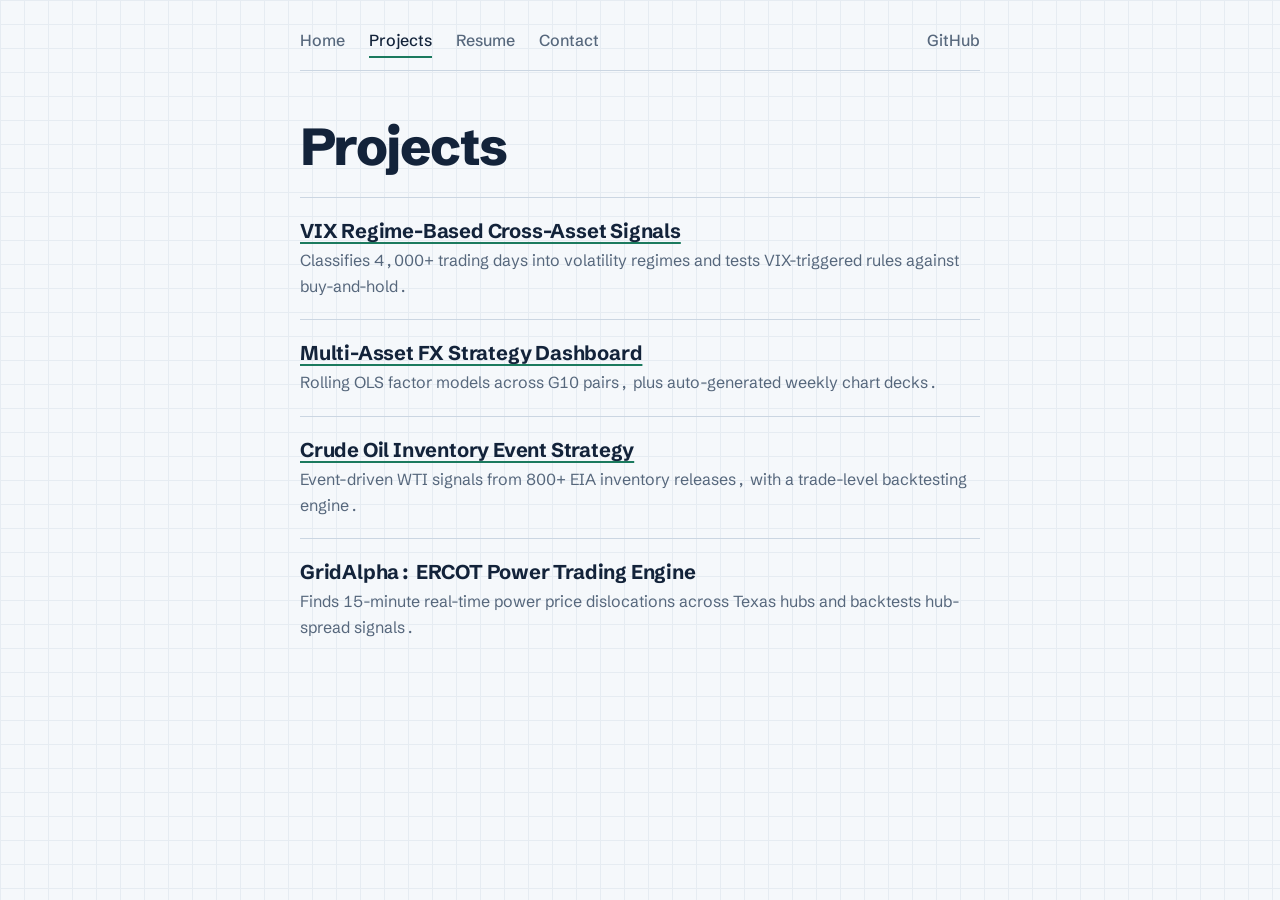
==== index.html @ 2a664deb "Add files via upload" ====
<!DOCTYPE html>
<html lang="en">
<head>
  <meta charset="UTF-8">
  <meta name="viewport" content="width=device-width, initial-scale=1.0">
  <title>Projects | Raunak</title>
  <link rel="preconnect" href="https://fonts.googleapis.com">
  <link rel="preconnect" href="https://fonts.gstatic.com" crossorigin>
  <link href="https://fonts.googleapis.com/css2?family=Schibsted+Grotesk:wght@400;500;700;800&display=swap" rel="stylesheet">
  <link rel="stylesheet" href="../style.css">
</head>
<body>
  <nav>
    <a href="../">Home</a>
    <a href="../projects/" aria-current="page">Projects</a>
    <a href="../resume/">Resume</a>
    <a href="../contact/">Contact</a>
    <a href="https://github.com/Raunakss10" target="_blank">GitHub</a>
  </nav>
  <main>
    <h1>Projects</h1>
    <div class="projects">
      <article>
        <h2><a href="https://github.com/Raunakss10/vix-regime-analysis" target="_blank">VIX Regime-Based Cross-Asset Signals</a></h2>
        <p>Classifies 4,000+ trading days into volatility regimes and tests VIX-triggered rules against buy-and-hold.</p>
      </article>
      <article>
        <h2><a href="https://github.com/Raunakss10/Multi-Asset-FX-Sensitivity-Strategy-Dashboard" target="_blank">Multi-Asset FX Strategy Dashboard</a></h2>
        <p>Rolling OLS factor models across G10 pairs, plus auto-generated weekly chart decks.</p>
      </article>
      <article>
        <h2><a href="https://github.com/Raunakss10/Crude-Oil-Inventory-Event-Strategy" target="_blank">Crude Oil Inventory Event Strategy</a></h2>
        <p>Event-driven WTI signals from 800+ EIA inventory releases, with a trade-level backtesting engine.</p>
      </article>
      <article>
        <h2>GridAlpha: ERCOT Power Trading Engine</h2>
        <p>Finds 15-minute real-time power price dislocations across Texas hubs and backtests hub-spread signals.</p>
      </article>
    </div>
  </main>
</body>
</html>
---- style.css ----
:root {
  --paper: #F5F8FB;
  --grid: #E6ECF2;
  --ink: #13233A;
  --muted: #56677C;
  --accent: #1B7A5E;
  --line: #CBD6E2;
  --field: #FFFFFF;
  color-scheme: light dark;
}

@media (prefers-color-scheme: dark) {
  :root {
    --paper: #0F1826;
    --grid: #162236;
    --ink: #E6EDF5;
    --muted: #97A7BB;
    --accent: #4CC79B;
    --line: #2B3B53;
    --field: #142034;
  }
}

/* Chart-paper background */
html {
  background-color: var(--paper);
  background-image:
    linear-gradient(var(--grid) 1px, transparent 1px),
    linear-gradient(90deg, var(--grid) 1px, transparent 1px);
  background-size: 24px 24px;
}

body {
  font: 100%/1.6 "Schibsted Grotesk", system-ui, sans-serif;
  font-variant-numeric: tabular-nums;
  color: var(--ink);
  max-width: 68ch;
  margin: 0 auto;
  padding: 1.5rem 1.25rem 5rem;
}

img {
  max-width: 100%;
  height: auto;
}

a {
  color: inherit;
  text-decoration-color: var(--accent);
  text-underline-offset: 0.2em;
}

a:focus-visible,
input:focus-visible,
textarea:focus-visible,
button:focus-visible {
  outline: 2px solid var(--accent);
  outline-offset: 2px;
}

/* Nav */
nav {
  display: flex;
  flex-wrap: wrap;
  gap: 0.25rem 1.5rem;
  padding-bottom: 0.75rem;
  margin-bottom: 3rem;
  border-bottom: 1px solid var(--line);
}

nav a {
  text-decoration: none;
  color: var(--muted);
  font-weight: 500;
  padding: 0.25rem 0;
}

nav a:hover {
  color: var(--ink);
}

nav a[aria-current="page"] {
  color: var(--ink);
  box-shadow: inset 0 -2px var(--accent);
}

nav a:last-child {
  margin-left: auto;
}

/* Headings */
h1 {
  font-size: clamp(2.25rem, 7vw, 3.25rem);
  font-weight: 800;
  line-height: 1.05;
  letter-spacing: -0.03em;
  margin: 0 0 1.5rem;
}

h2 {
  font-size: 1.25rem;
  line-height: 1.3;
  letter-spacing: -0.01em;
}

h3 {
  font-size: 1.05rem;
  line-height: 1.35;
  margin: 0;
}

/* Home */
.hero h1 {
  font-size: clamp(3.5rem, 16vw, 7rem);
  letter-spacing: -0.05em;
  margin: 0;
}

.spark {
  display: block;
  width: 100%;
  height: 3.5rem;
  margin: 0.5rem 0 1.25rem;
}

.spark polyline {
  fill: none;
  stroke: var(--accent);
  stroke-width: 2;
  stroke-linejoin: round;
  stroke-linecap: round;
  stroke-dasharray: 1;
  stroke-dashoffset: 1;
  animation: draw 1.6s ease-out 0.2s forwards;
}

@keyframes draw {
  to { stroke-dashoffset: 0; }
}

.tagline {
  font-size: 1.25rem;
  color: var(--muted);
  margin: 0 0 2.5rem;
}

.intro {
  display: flex;
  gap: 1.5rem;
  align-items: flex-start;
}

.intro img {
  flex: none;
  width: 9rem;
  aspect-ratio: 1;
  object-fit: cover;
  border-radius: 50%;
  border: 3px solid var(--field);
  outline: 1px solid var(--line);
}

.intro p {
  margin: 0;
}

/* Projects */
.projects article {
  padding: 1.25rem 0;
  border-top: 1px solid var(--line);
}

.projects h2 {
  margin: 0 0 0.25rem;
}

.projects p {
  margin: 0;
  color: var(--muted);
}

/* Resume */
section {
  margin-top: 2.5rem;
}

section > h2 {
  color: var(--accent);
  font-size: 1rem;
  font-weight: 700;
  padding-top: 0.75rem;
  border-top: 2px solid var(--ink);
  margin: 0 0 1rem;
}

section article {
  margin-bottom: 1.5rem;
}

article header {
  display: flex;
  flex-wrap: wrap;
  justify-content: space-between;
  align-items: baseline;
  gap: 0 1rem;
  margin-bottom: 0.4rem;
}

article header p {
  margin: 0;
  color: var(--muted);
  font-size: 0.9rem;
  white-space: nowrap;
}

section article > p {
  margin: 0.25rem 0;
}

section article > h3 + p {
  margin-top: 0.25rem;
}

section ul {
  margin: 0.25rem 0 0;
  padding-left: 1.1rem;
}

li::marker {
  color: var(--accent);
}

/* Contact form */
.lede {
  color: var(--muted);
  margin-bottom: 2rem;
}

form {
  display: grid;
  grid-template-columns: auto 1fr;
  gap: 1rem;
}

label {
  display: grid;
  grid-template-columns: subgrid;
  grid-column: 1 / -1;
  align-items: baseline;
  font-weight: 500;
}

input,
textarea,
button {
  font: inherit;
}

input,
textarea {
  color: var(--ink);
  background: var(--field);
  border: 1px solid var(--line);
  border-radius: 6px;
  padding: 0.55rem 0.75rem;
}

textarea {
  min-height: 10rem;
  resize: vertical;
}

button {
  grid-column: 2;
  justify-self: start;
  background: var(--accent);
  color: var(--paper);
  font-weight: 700;
  border: none;
  border-radius: 6px;
  padding: 0.65rem 1.4rem;
  cursor: pointer;
}

button:hover {
  filter: brightness(1.1);
}

/* Small screens */
@media (max-width: 34rem) {
  nav a:last-child {
    margin-left: 0;
  }

  .intro {
    flex-direction: column;
  }

  form {
    grid-template-columns: 1fr;
  }

  label {
    gap: 0.35rem;
  }

  button {
    grid-column: 1;
  }
}

@media (prefers-reduced-motion: reduce) {
  .spark polyline {
    animation: none;
    stroke-dashoffset: 0;
  }
}
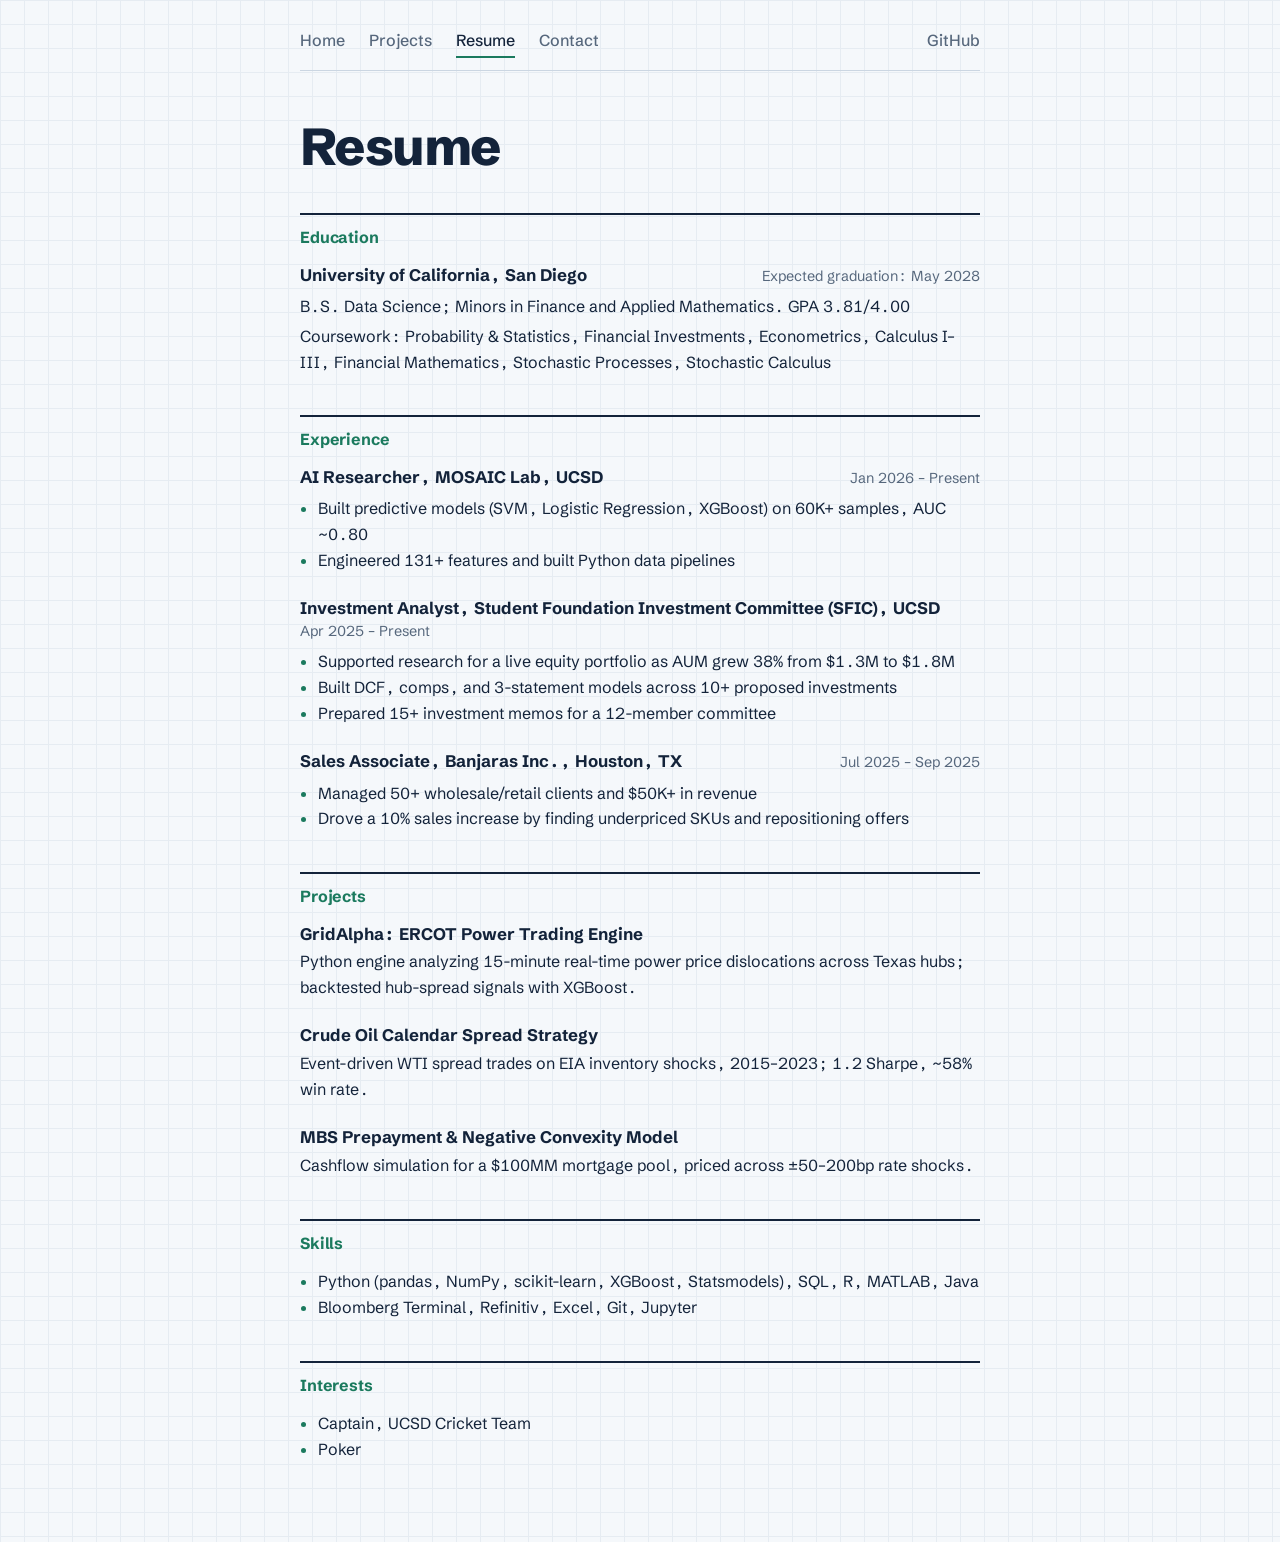
==== commit 24a8d837: "Add files via upload" ====
--- a/index.html
+++ b/index.html
@@ -3,7 +3,7 @@
 <head>
   <meta charset="UTF-8">
   <meta name="viewport" content="width=device-width, initial-scale=1.0">
-  <title>Projects | Raunak</title>
+  <title>Resume | Raunak</title>
   <link rel="preconnect" href="https://fonts.googleapis.com">
   <link rel="preconnect" href="https://fonts.gstatic.com" crossorigin>
   <link href="https://fonts.googleapis.com/css2?family=Schibsted+Grotesk:wght@400;500;700;800&display=swap" rel="stylesheet">
@@ -12,31 +12,92 @@
 <body>
   <nav>
     <a href="../">Home</a>
-    <a href="../projects/" aria-current="page">Projects</a>
-    <a href="../resume/">Resume</a>
+    <a href="../projects/">Projects</a>
+    <a href="../resume/" aria-current="page">Resume</a>
     <a href="../contact/">Contact</a>
     <a href="https://github.com/Raunakss10" target="_blank">GitHub</a>
   </nav>
   <main>
-    <h1>Projects</h1>
-    <div class="projects">
+    <h1>Resume</h1>
+
+    <section>
+      <h2>Education</h2>
       <article>
-        <h2><a href="https://github.com/Raunakss10/vix-regime-analysis" target="_blank">VIX Regime-Based Cross-Asset Signals</a></h2>
-        <p>Classifies 4,000+ trading days into volatility regimes and tests VIX-triggered rules against buy-and-hold.</p>
+        <header>
+          <h3>University of California, San Diego</h3>
+          <p>Expected graduation: <time datetime="2028-05">May 2028</time></p>
+        </header>
+        <p>B.S. Data Science; Minors in Finance and Applied Mathematics. GPA 3.81/4.00</p>
+        <p>Coursework: Probability &amp; Statistics, Financial Investments, Econometrics, Calculus I–III, Financial Mathematics, Stochastic Processes, Stochastic Calculus</p>
+      </article>
+    </section>
+
+    <section>
+      <h2>Experience</h2>
+      <article>
+        <header>
+          <h3>AI Researcher, MOSAIC Lab, UCSD</h3>
+          <p><time datetime="2026-01">Jan 2026</time> – Present</p>
+        </header>
+        <ul>
+          <li>Built predictive models (SVM, Logistic Regression, XGBoost) on 60K+ samples, AUC ~0.80</li>
+          <li>Engineered 131+ features and built Python data pipelines</li>
+        </ul>
       </article>
       <article>
-        <h2><a href="https://github.com/Raunakss10/Multi-Asset-FX-Sensitivity-Strategy-Dashboard" target="_blank">Multi-Asset FX Strategy Dashboard</a></h2>
-        <p>Rolling OLS factor models across G10 pairs, plus auto-generated weekly chart decks.</p>
+        <header>
+          <h3>Investment Analyst, Student Foundation Investment Committee (SFIC), UCSD</h3>
+          <p><time datetime="2025-04">Apr 2025</time> – Present</p>
+        </header>
+        <ul>
+          <li>Supported research for a live equity portfolio as AUM grew 38% from $1.3M to $1.8M</li>
+          <li>Built DCF, comps, and 3-statement models across 10+ proposed investments</li>
+          <li>Prepared 15+ investment memos for a 12-member committee</li>
+        </ul>
       </article>
       <article>
-        <h2><a href="https://github.com/Raunakss10/Crude-Oil-Inventory-Event-Strategy" target="_blank">Crude Oil Inventory Event Strategy</a></h2>
-        <p>Event-driven WTI signals from 800+ EIA inventory releases, with a trade-level backtesting engine.</p>
+        <header>
+          <h3>Sales Associate, Banjaras Inc., Houston, TX</h3>
+          <p><time datetime="2025-07">Jul 2025</time> – <time datetime="2025-09">Sep 2025</time></p>
+        </header>
+        <ul>
+          <li>Managed 50+ wholesale/retail clients and $50K+ in revenue</li>
+          <li>Drove a 10% sales increase by finding underpriced SKUs and repositioning offers</li>
+        </ul>
+      </article>
+    </section>
+
+    <section>
+      <h2>Projects</h2>
+      <article>
+        <h3>GridAlpha: ERCOT Power Trading Engine</h3>
+        <p>Python engine analyzing 15-minute real-time power price dislocations across Texas hubs; backtested hub-spread signals with XGBoost.</p>
       </article>
       <article>
-        <h2>GridAlpha: ERCOT Power Trading Engine</h2>
-        <p>Finds 15-minute real-time power price dislocations across Texas hubs and backtests hub-spread signals.</p>
+        <h3>Crude Oil Calendar Spread Strategy</h3>
+        <p>Event-driven WTI spread trades on EIA inventory shocks, 2015–2023; 1.2 Sharpe, ~58% win rate.</p>
       </article>
-    </div>
+      <article>
+        <h3>MBS Prepayment &amp; Negative Convexity Model</h3>
+        <p>Cashflow simulation for a $100MM mortgage pool, priced across ±50–200bp rate shocks.</p>
+      </article>
+    </section>
+
+    <section>
+      <h2>Skills</h2>
+      <ul>
+        <li>Python (pandas, NumPy, scikit-learn, XGBoost, Statsmodels), SQL, R, MATLAB, Java</li>
+        <li>Bloomberg Terminal, Refinitiv, Excel, Git, Jupyter</li>
+      </ul>
+    </section>
+
+    <section>
+      <h2>Interests</h2>
+      <ul>
+        <li>Captain, UCSD Cricket Team</li>
+        <li>Poker</li>
+      </ul>
+    </section>
   </main>
 </body>
 </html>
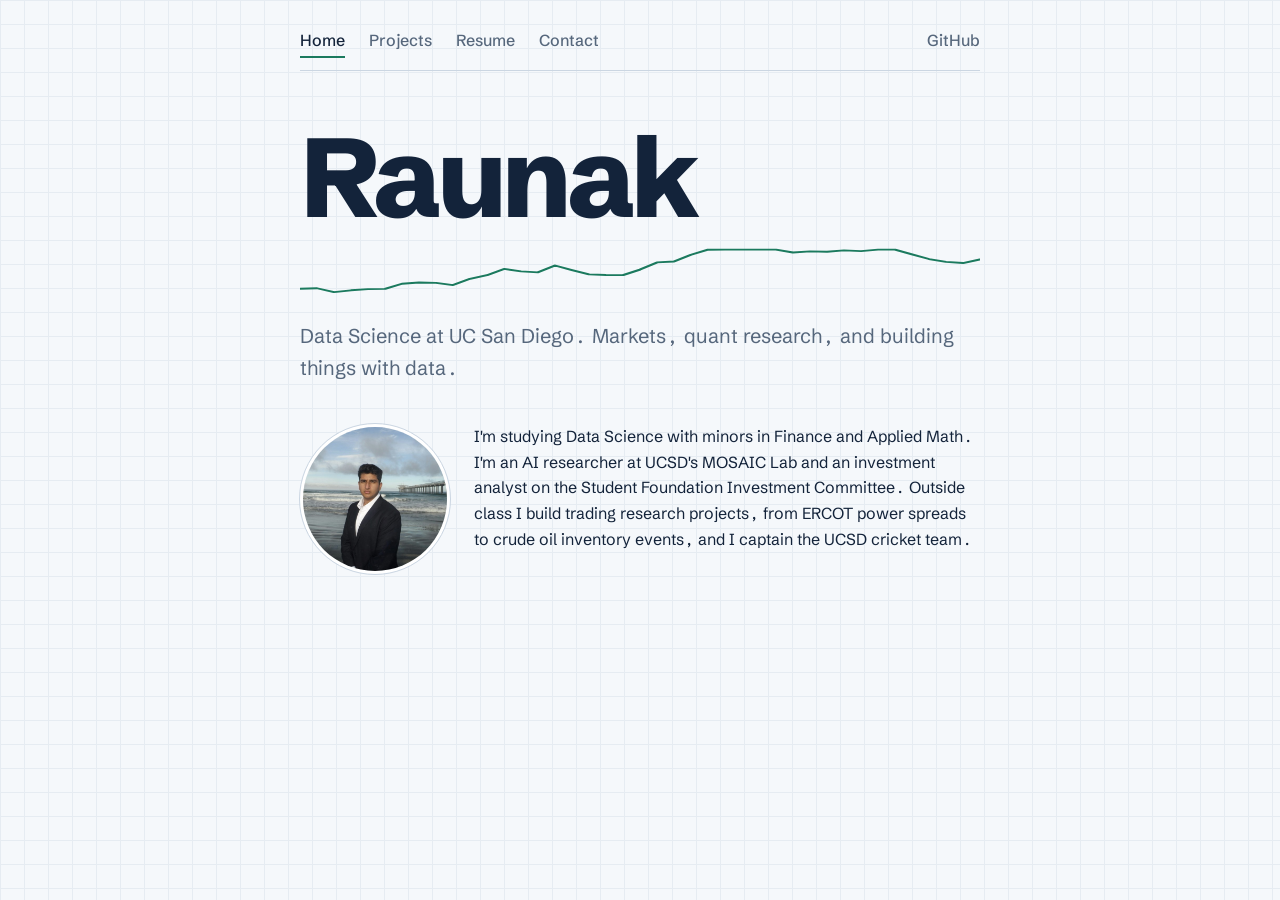
==== commit e5639947: "Add files via upload" ====
--- a/index.html
+++ b/index.html
@@ -3,101 +3,32 @@
 <head>
   <meta charset="UTF-8">
   <meta name="viewport" content="width=device-width, initial-scale=1.0">
-  <title>Resume | Raunak</title>
+  <title>Raunak: Personal site and portfolio</title>
   <link rel="preconnect" href="https://fonts.googleapis.com">
   <link rel="preconnect" href="https://fonts.gstatic.com" crossorigin>
   <link href="https://fonts.googleapis.com/css2?family=Schibsted+Grotesk:wght@400;500;700;800&display=swap" rel="stylesheet">
-  <link rel="stylesheet" href="../style.css">
+  <link rel="stylesheet" href="style.css">
 </head>
 <body>
   <nav>
-    <a href="../">Home</a>
-    <a href="../projects/">Projects</a>
-    <a href="../resume/" aria-current="page">Resume</a>
-    <a href="../contact/">Contact</a>
+    <a href="index.html" aria-current="page">Home</a>
+    <a href="projects.html">Projects</a>
+    <a href="resume.html">Resume</a>
+    <a href="contact.html">Contact</a>
     <a href="https://github.com/Raunakss10" target="_blank">GitHub</a>
   </nav>
   <main>
-    <h1>Resume</h1>
-
-    <section>
-      <h2>Education</h2>
-      <article>
-        <header>
-          <h3>University of California, San Diego</h3>
-          <p>Expected graduation: <time datetime="2028-05">May 2028</time></p>
-        </header>
-        <p>B.S. Data Science; Minors in Finance and Applied Mathematics. GPA 3.81/4.00</p>
-        <p>Coursework: Probability &amp; Statistics, Financial Investments, Econometrics, Calculus I–III, Financial Mathematics, Stochastic Processes, Stochastic Calculus</p>
-      </article>
-    </section>
-
-    <section>
-      <h2>Experience</h2>
-      <article>
-        <header>
-          <h3>AI Researcher, MOSAIC Lab, UCSD</h3>
-          <p><time datetime="2026-01">Jan 2026</time> – Present</p>
-        </header>
-        <ul>
-          <li>Built predictive models (SVM, Logistic Regression, XGBoost) on 60K+ samples, AUC ~0.80</li>
-          <li>Engineered 131+ features and built Python data pipelines</li>
-        </ul>
-      </article>
-      <article>
-        <header>
-          <h3>Investment Analyst, Student Foundation Investment Committee (SFIC), UCSD</h3>
-          <p><time datetime="2025-04">Apr 2025</time> – Present</p>
-        </header>
-        <ul>
-          <li>Supported research for a live equity portfolio as AUM grew 38% from $1.3M to $1.8M</li>
-          <li>Built DCF, comps, and 3-statement models across 10+ proposed investments</li>
-          <li>Prepared 15+ investment memos for a 12-member committee</li>
-        </ul>
-      </article>
-      <article>
-        <header>
-          <h3>Sales Associate, Banjaras Inc., Houston, TX</h3>
-          <p><time datetime="2025-07">Jul 2025</time> – <time datetime="2025-09">Sep 2025</time></p>
-        </header>
-        <ul>
-          <li>Managed 50+ wholesale/retail clients and $50K+ in revenue</li>
-          <li>Drove a 10% sales increase by finding underpriced SKUs and repositioning offers</li>
-        </ul>
-      </article>
-    </section>
-
-    <section>
-      <h2>Projects</h2>
-      <article>
-        <h3>GridAlpha: ERCOT Power Trading Engine</h3>
-        <p>Python engine analyzing 15-minute real-time power price dislocations across Texas hubs; backtested hub-spread signals with XGBoost.</p>
-      </article>
-      <article>
-        <h3>Crude Oil Calendar Spread Strategy</h3>
-        <p>Event-driven WTI spread trades on EIA inventory shocks, 2015–2023; 1.2 Sharpe, ~58% win rate.</p>
-      </article>
-      <article>
-        <h3>MBS Prepayment &amp; Negative Convexity Model</h3>
-        <p>Cashflow simulation for a $100MM mortgage pool, priced across ±50–200bp rate shocks.</p>
-      </article>
-    </section>
-
-    <section>
-      <h2>Skills</h2>
-      <ul>
-        <li>Python (pandas, NumPy, scikit-learn, XGBoost, Statsmodels), SQL, R, MATLAB, Java</li>
-        <li>Bloomberg Terminal, Refinitiv, Excel, Git, Jupyter</li>
-      </ul>
-    </section>
-
-    <section>
-      <h2>Interests</h2>
-      <ul>
-        <li>Captain, UCSD Cricket Team</li>
-        <li>Poker</li>
-      </ul>
-    </section>
+    <header class="hero">
+      <h1>Raunak</h1>
+      <svg class="spark" viewBox="0 0 400 60" preserveAspectRatio="none" aria-hidden="true">
+        <polyline points="0,48.0 10,47.4 20,51.5 30,49.6 40,48.3 50,48.1 60,42.6 70,41.3 80,41.6 90,44.0 100,37.3 110,33.4 120,26.7 130,29.3 140,30.4 150,23.0 160,27.9 170,32.6 180,33.2 190,33.3 200,27.4 210,19.7 220,18.7 230,11.5 240,6.1 250,6.0 260,6.0 270,6.0 280,6.0 290,9.1 300,7.9 310,8.3 320,6.9 330,7.6 340,6.0 350,6.0 360,11.1 370,16.1 380,19.1 390,20.4 400,16.6" pathLength="1" />
+      </svg>
+      <p class="tagline">Data Science at UC San Diego. Markets, quant research, and building things with data.</p>
+    </header>
+    <div class="intro">
+      <img src="me.jpg" alt="Raunak in a suit on the beach by Scripps Pier">
+      <p>I'm studying Data Science with minors in Finance and Applied Math. I'm an AI researcher at UCSD's MOSAIC Lab and an investment analyst on the Student Foundation Investment Committee. Outside class I build trading research projects, from ERCOT power spreads to crude oil inventory events, and I captain the UCSD cricket team.</p>
+    </div>
   </main>
 </body>
 </html>
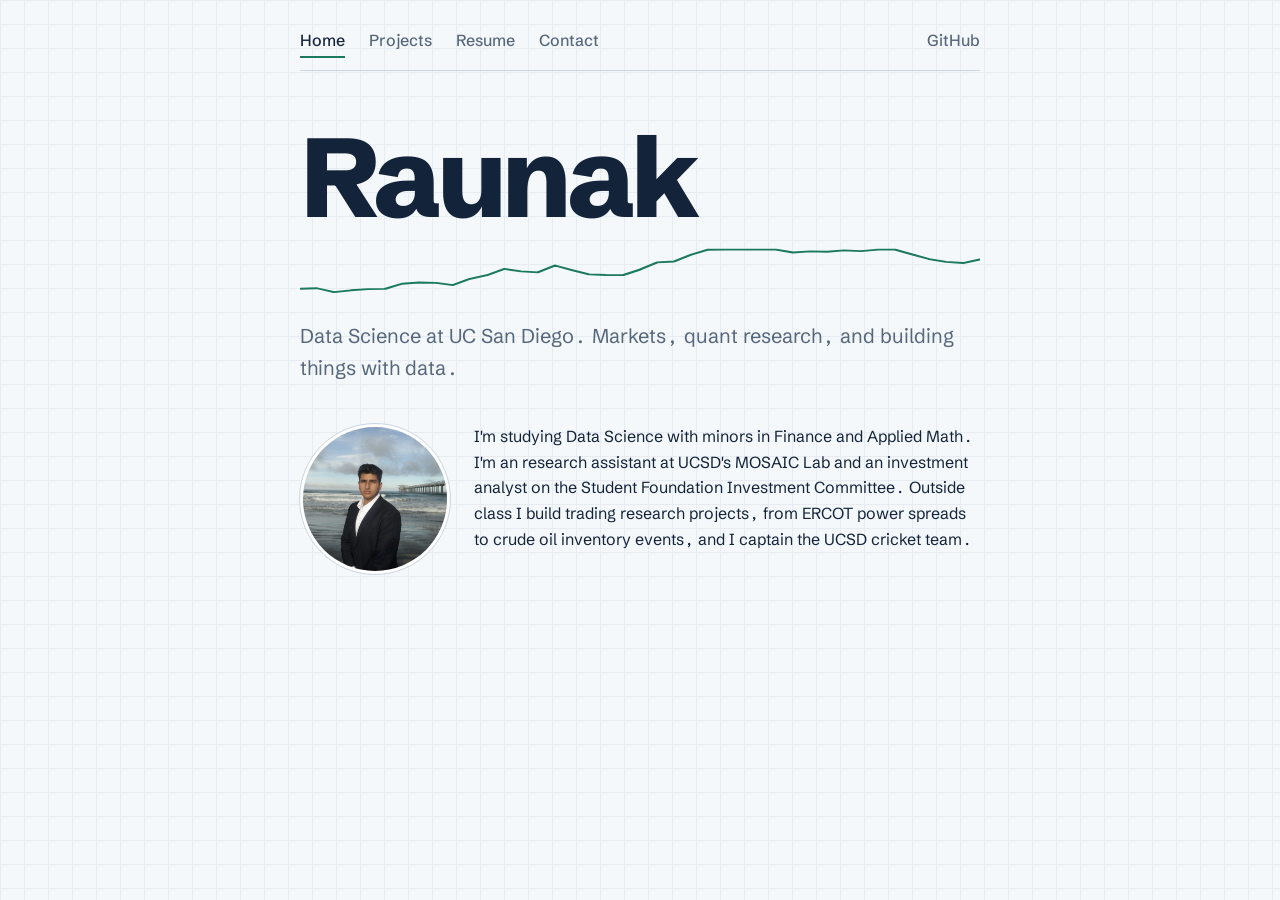
==== commit 2802e5ec: "Update job title in index.html" ====
--- a/index.html
+++ b/index.html
@@ -27,7 +27,7 @@
     </header>
     <div class="intro">
       <img src="me.jpg" alt="Raunak in a suit on the beach by Scripps Pier">
-      <p>I'm studying Data Science with minors in Finance and Applied Math. I'm an AI researcher at UCSD's MOSAIC Lab and an investment analyst on the Student Foundation Investment Committee. Outside class I build trading research projects, from ERCOT power spreads to crude oil inventory events, and I captain the UCSD cricket team.</p>
+      <p>I'm studying Data Science with minors in Finance and Applied Math. I'm an research assistant at UCSD's MOSAIC Lab and an investment analyst on the Student Foundation Investment Committee. Outside class I build trading research projects, from ERCOT power spreads to crude oil inventory events, and I captain the UCSD cricket team.</p>
     </div>
   </main>
 </body>
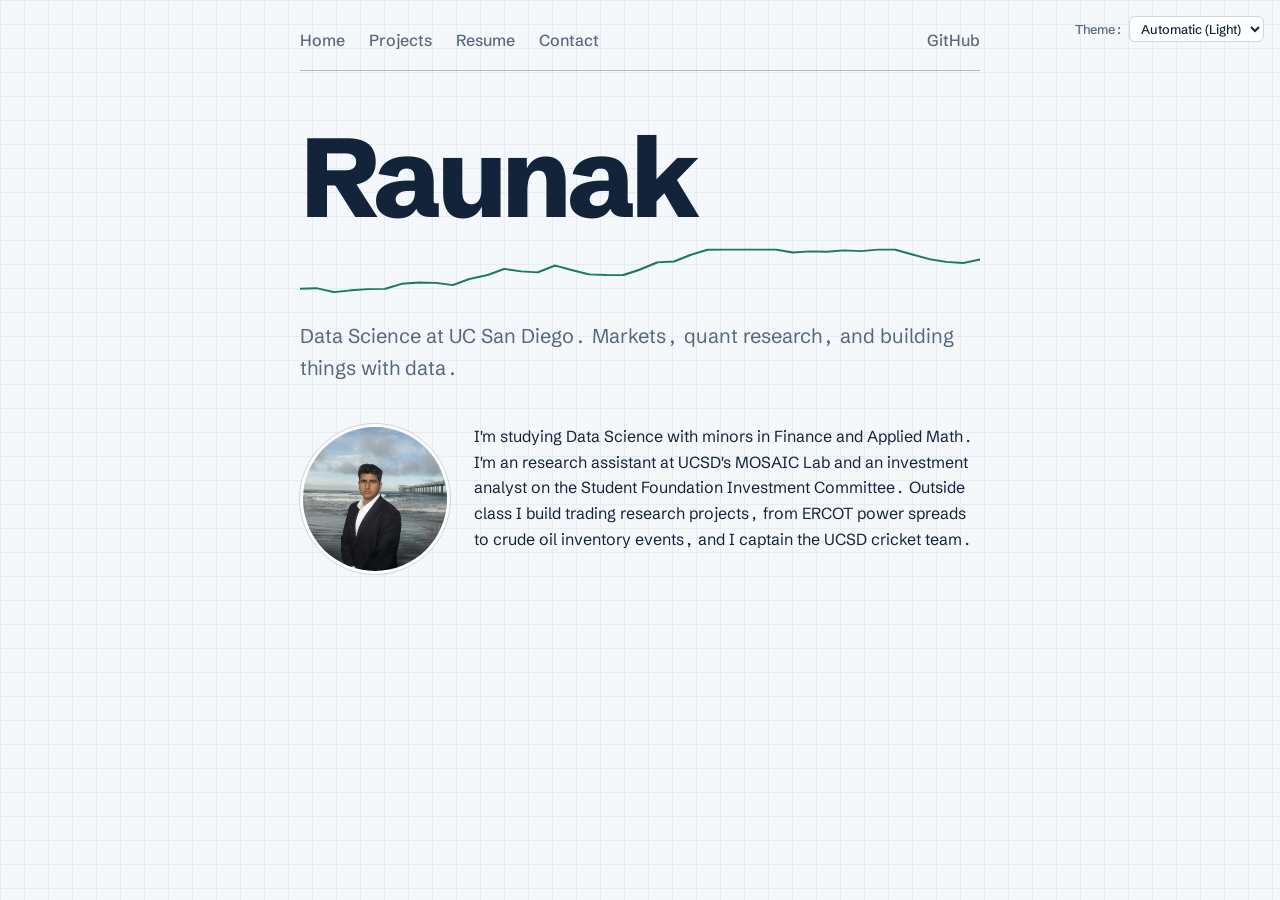
==== commit 10ef55c2: "Add files via upload" ====
--- a/index.html
+++ b/index.html
@@ -8,15 +8,9 @@
   <link rel="preconnect" href="https://fonts.gstatic.com" crossorigin>
   <link href="https://fonts.googleapis.com/css2?family=Schibsted+Grotesk:wght@400;500;700;800&display=swap" rel="stylesheet">
   <link rel="stylesheet" href="style.css">
+  <script type="module" src="global.js"></script>
 </head>
 <body>
-  <nav>
-    <a href="index.html" aria-current="page">Home</a>
-    <a href="projects.html">Projects</a>
-    <a href="resume.html">Resume</a>
-    <a href="contact.html">Contact</a>
-    <a href="https://github.com/Raunakss10" target="_blank">GitHub</a>
-  </nav>
   <main>
     <header class="hero">
       <h1>Raunak</h1>
--- a/style.css
+++ b/style.css
@@ -1,24 +1,12 @@
-:root {
-  --paper: #F5F8FB;
-  --grid: #E6ECF2;
-  --ink: #13233A;
-  --muted: #56677C;
-  --accent: #1B7A5E;
-  --line: #CBD6E2;
-  --field: #FFFFFF;
+html {
   color-scheme: light dark;
-}
-
-@media (prefers-color-scheme: dark) {
-  :root {
-    --paper: #0F1826;
-    --grid: #162236;
-    --ink: #E6EDF5;
-    --muted: #97A7BB;
-    --accent: #4CC79B;
-    --line: #2B3B53;
-    --field: #142034;
-  }
+  --paper: light-dark(#F5F8FB, #0F1826);
+  --grid: light-dark(#E6ECF2, #162236);
+  --ink: light-dark(#13233A, #E6EDF5);
+  --muted: light-dark(#56677C, #97A7BB);
+  --accent: light-dark(#1B7A5E, #4CC79B);
+  --line: light-dark(#CBD6E2, #2B3B53);
+  --field: light-dark(#FFFFFF, #142034);
 }
 
 /* Chart-paper background */
@@ -53,6 +41,7 @@
 a:focus-visible,
 input:focus-visible,
 textarea:focus-visible,
+select:focus-visible,
 button:focus-visible {
   outline: 2px solid var(--accent);
   outline-offset: 2px;
@@ -60,12 +49,13 @@
 
 /* Nav */
 nav {
+  --border-color: oklch(50% 10% 200 / 40%);
   display: flex;
   flex-wrap: wrap;
   gap: 0.25rem 1.5rem;
   padding-bottom: 0.75rem;
   margin-bottom: 3rem;
-  border-bottom: 1px solid var(--line);
+  border-bottom: 1px solid var(--border-color);
 }
 
 nav a {
@@ -79,7 +69,7 @@
   color: var(--ink);
 }
 
-nav a[aria-current="page"] {
+nav a.current {
   color: var(--ink);
   box-shadow: inset 0 -2px var(--accent);
 }
@@ -252,6 +242,7 @@
 
 input,
 textarea,
+select,
 button {
   font: inherit;
 }
@@ -286,6 +277,33 @@
   filter: brightness(1.1);
 }
 
+/* Theme switcher */
+.color-scheme {
+  position: absolute;
+  top: 1rem;
+  right: 1rem;
+  font-size: 80%;
+  display: flex;
+  gap: 0.4rem;
+  align-items: center;
+  color: var(--muted);
+}
+
+.color-scheme select {
+  color: var(--ink);
+  background: var(--field);
+  border: 1px solid var(--line);
+  border-radius: 6px;
+  padding: 0.2rem 0.4rem;
+}
+
+/* Keep switcher from overlapping nav on narrower screens */
+@media (max-width: 60rem) {
+  body {
+    padding-top: 3.5rem;
+  }
+}
+
 /* Small screens */
 @media (max-width: 34rem) {
   nav a:last-child {
